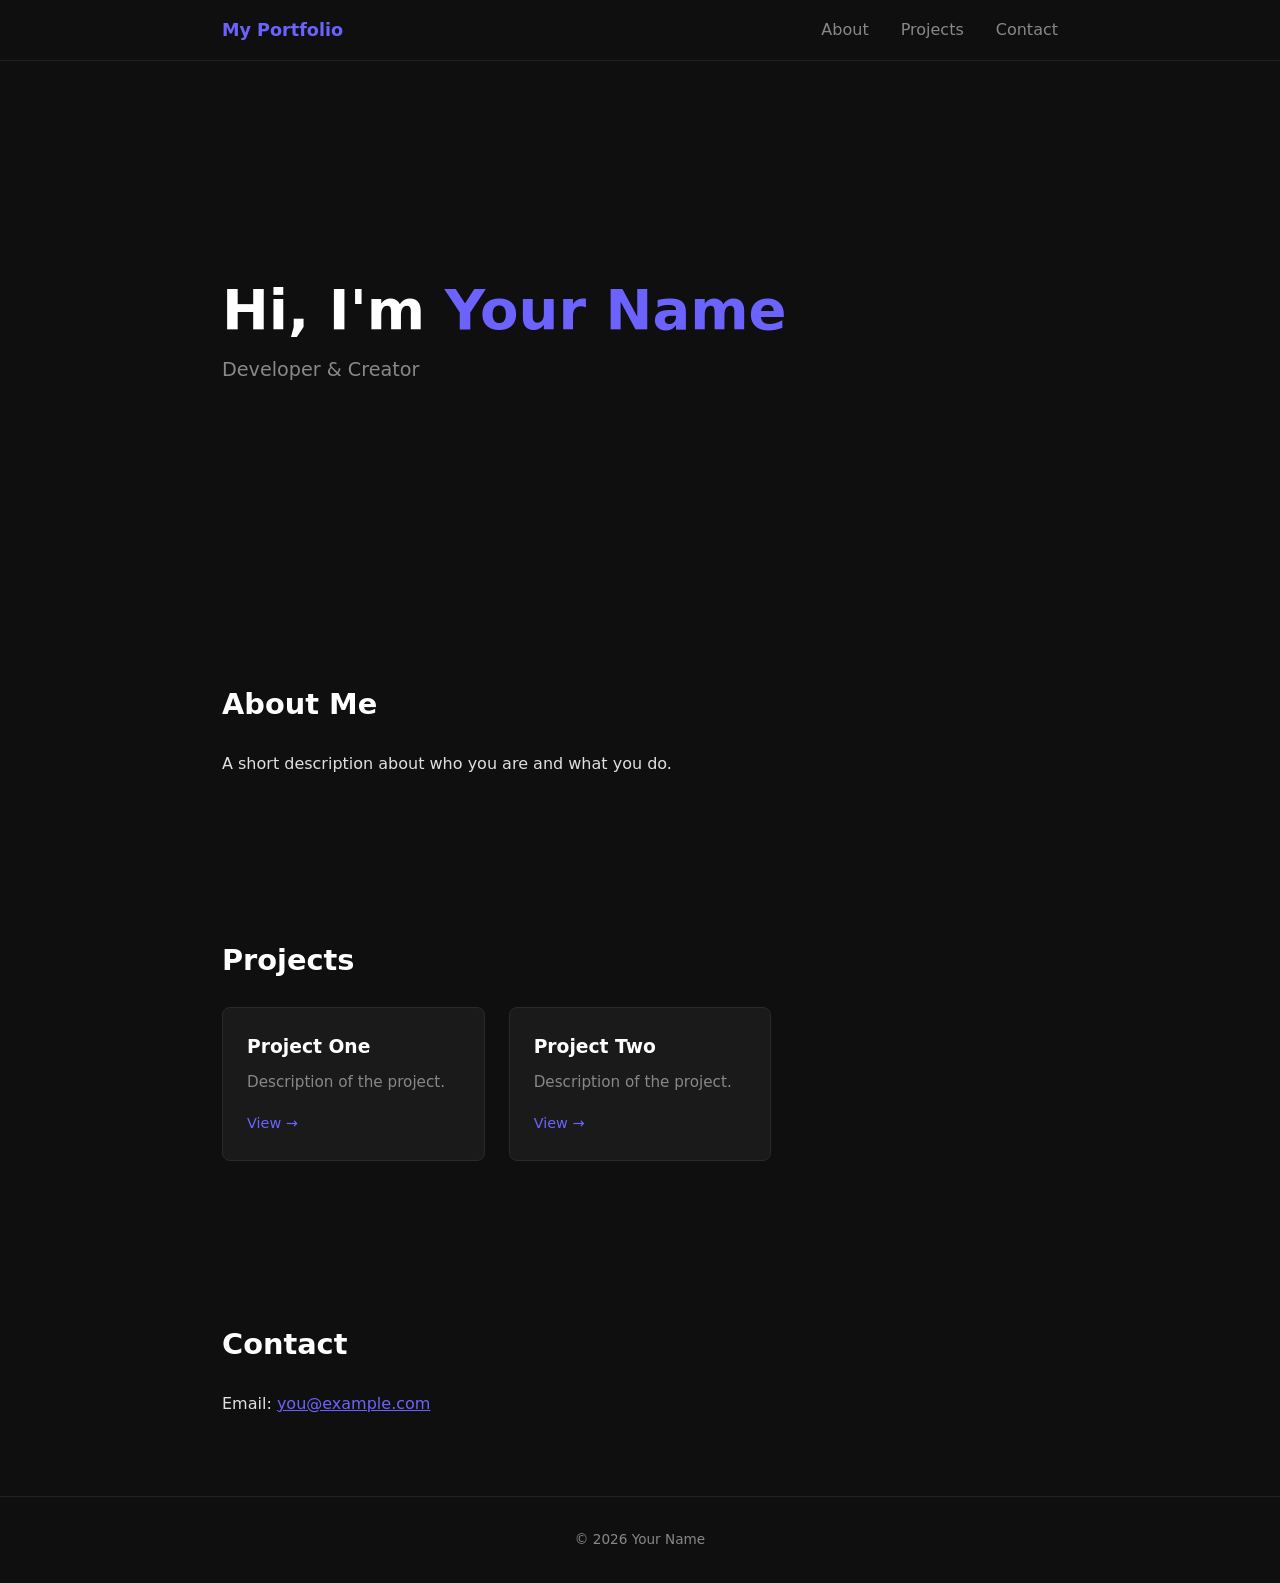
==== index.html @ d73e655b "Initial commit: portfolio project structure" ====
<!DOCTYPE html>
<html lang="en">
<head>
  <meta charset="UTF-8" />
  <meta name="viewport" content="width=device-width, initial-scale=1.0" />
  <title>My Portfolio</title>
  <link rel="stylesheet" href="css/style.css" />
</head>
<body>
  <header>
    <nav>
      <span class="logo">My Portfolio</span>
      <ul>
        <li><a href="#about">About</a></li>
        <li><a href="#projects">Projects</a></li>
        <li><a href="#contact">Contact</a></li>
      </ul>
    </nav>
  </header>

  <main>
    <section id="hero">
      <h1>Hi, I'm <span class="highlight">Your Name</span></h1>
      <p>Developer & Creator</p>
    </section>

    <section id="about">
      <h2>About Me</h2>
      <p>A short description about who you are and what you do.</p>
    </section>

    <section id="projects">
      <h2>Projects</h2>
      <div class="project-grid">
        <div class="project-card">
          <h3>Project One</h3>
          <p>Description of the project.</p>
          <a href="#">View →</a>
        </div>
        <div class="project-card">
          <h3>Project Two</h3>
          <p>Description of the project.</p>
          <a href="#">View →</a>
        </div>
      </div>
    </section>

    <section id="contact">
      <h2>Contact</h2>
      <p>Email: <a href="mailto:you@example.com">you@example.com</a></p>
    </section>
  </main>

  <footer>
    <p>&copy; 2026 Your Name</p>
  </footer>

  <script src="js/main.js"></script>
</body>
</html>
---- css/style.css ----
*, *::before, *::after {
  box-sizing: border-box;
  margin: 0;
  padding: 0;
}

:root {
  --color-bg: #0f0f0f;
  --color-surface: #1a1a1a;
  --color-accent: #6c63ff;
  --color-text: #e0e0e0;
  --color-muted: #888;
  --font: 'Segoe UI', system-ui, sans-serif;
}

body {
  background: var(--color-bg);
  color: var(--color-text);
  font-family: var(--font);
  line-height: 1.6;
}

/* Nav */
header {
  position: sticky;
  top: 0;
  background: var(--color-bg);
  border-bottom: 1px solid #222;
  z-index: 100;
}

nav {
  max-width: 900px;
  margin: 0 auto;
  padding: 1rem 2rem;
  display: flex;
  justify-content: space-between;
  align-items: center;
}

.logo {
  font-weight: 700;
  font-size: 1.1rem;
  color: var(--color-accent);
}

nav ul {
  list-style: none;
  display: flex;
  gap: 2rem;
}

nav a {
  color: var(--color-muted);
  text-decoration: none;
  transition: color 0.2s;
}

nav a:hover {
  color: var(--color-text);
}

/* Sections */
main {
  max-width: 900px;
  margin: 0 auto;
  padding: 0 2rem;
}

section {
  padding: 5rem 0;
}

h2 {
  font-size: 1.8rem;
  margin-bottom: 1.5rem;
  color: #fff;
}

/* Hero */
#hero {
  min-height: 60vh;
  display: flex;
  flex-direction: column;
  justify-content: center;
}

#hero h1 {
  font-size: clamp(2rem, 5vw, 3.5rem);
  line-height: 1.2;
  color: #fff;
}

#hero p {
  margin-top: 0.75rem;
  font-size: 1.2rem;
  color: var(--color-muted);
}

.highlight {
  color: var(--color-accent);
}

/* Projects */
.project-grid {
  display: grid;
  grid-template-columns: repeat(auto-fill, minmax(260px, 1fr));
  gap: 1.5rem;
}

.project-card {
  background: var(--color-surface);
  border: 1px solid #2a2a2a;
  border-radius: 8px;
  padding: 1.5rem;
  transition: border-color 0.2s;
}

.project-card:hover {
  border-color: var(--color-accent);
}

.project-card h3 {
  margin-bottom: 0.5rem;
  color: #fff;
}

.project-card p {
  color: var(--color-muted);
  margin-bottom: 1rem;
  font-size: 0.95rem;
}

.project-card a {
  color: var(--color-accent);
  text-decoration: none;
  font-size: 0.9rem;
}

/* Contact */
#contact a {
  color: var(--color-accent);
}

/* Footer */
footer {
  text-align: center;
  padding: 2rem;
  color: var(--color-muted);
  font-size: 0.85rem;
  border-top: 1px solid #222;
}
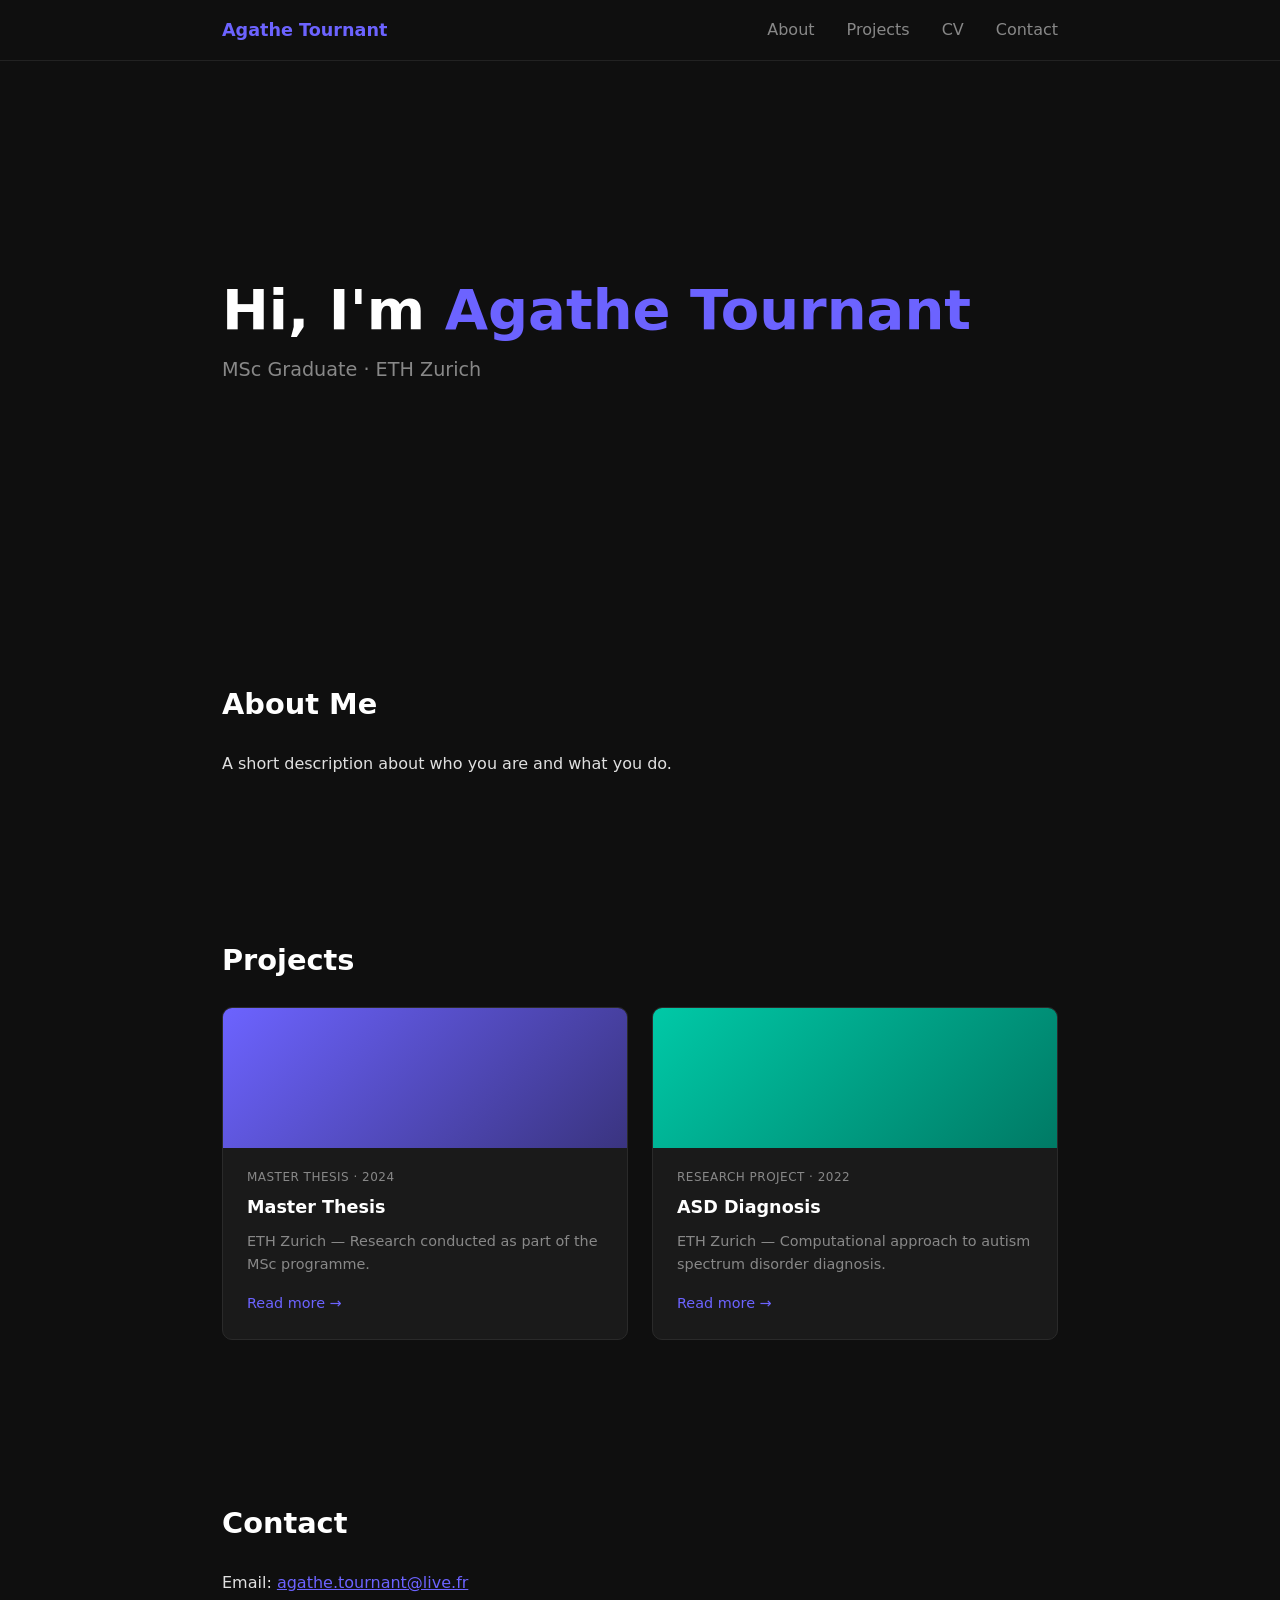
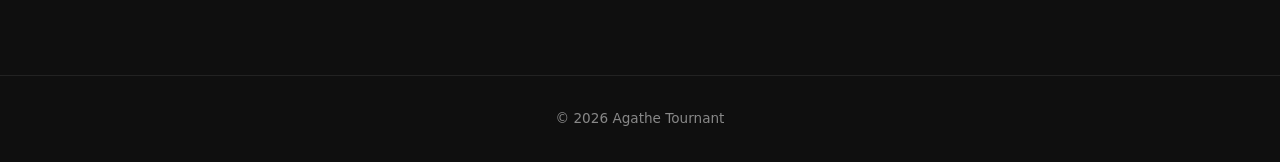
==== commit 336d651a: "Add project pages, CV page, and integrate data files - Update landing page cards with real titles an" ====
--- a/index.html
+++ b/index.html
@@ -3,16 +3,17 @@
 <head>
   <meta charset="UTF-8" />
   <meta name="viewport" content="width=device-width, initial-scale=1.0" />
-  <title>My Portfolio</title>
+  <title>Agathe Tournant — Portfolio</title>
   <link rel="stylesheet" href="css/style.css" />
 </head>
 <body>
   <header>
     <nav>
-      <span class="logo">My Portfolio</span>
+      <span class="logo">Agathe Tournant</span>
       <ul>
         <li><a href="#about">About</a></li>
         <li><a href="#projects">Projects</a></li>
+        <li><a href="cv.html">CV</a></li>
         <li><a href="#contact">Contact</a></li>
       </ul>
     </nav>
@@ -20,8 +21,8 @@
 
   <main>
     <section id="hero">
-      <h1>Hi, I'm <span class="highlight">Your Name</span></h1>
-      <p>Developer & Creator</p>
+      <h1>Hi, I'm <span class="highlight">Agathe Tournant</span></h1>
+      <p>MSc Graduate · ETH Zurich</p>
     </section>
 
     <section id="about">
@@ -32,27 +33,35 @@
     <section id="projects">
       <h2>Projects</h2>
       <div class="project-grid">
-        <div class="project-card">
-          <h3>Project One</h3>
-          <p>Description of the project.</p>
-          <a href="#">View →</a>
-        </div>
-        <div class="project-card">
-          <h3>Project Two</h3>
-          <p>Description of the project.</p>
-          <a href="#">View →</a>
-        </div>
+        <a class="project-card" href="projects/master-thesis.html">
+          <div class="project-card__thumb project-card__thumb--thesis"></div>
+          <div class="project-card__body">
+            <span class="project-card__tag">Master Thesis · 2024</span>
+            <h3>Master Thesis</h3>
+            <p>ETH Zurich — Research conducted as part of the MSc programme.</p>
+            <span class="project-card__cta">Read more →</span>
+          </div>
+        </a>
+        <a class="project-card" href="projects/asd-diagnosis.html">
+          <div class="project-card__thumb project-card__thumb--asd"></div>
+          <div class="project-card__body">
+            <span class="project-card__tag">Research Project · 2022</span>
+            <h3>ASD Diagnosis</h3>
+            <p>ETH Zurich — Computational approach to autism spectrum disorder diagnosis.</p>
+            <span class="project-card__cta">Read more →</span>
+          </div>
+        </a>
       </div>
     </section>
 
     <section id="contact">
       <h2>Contact</h2>
-      <p>Email: <a href="mailto:you@example.com">you@example.com</a></p>
+      <p>Email: <a href="mailto:agathe.tournant@live.fr">agathe.tournant@live.fr</a></p>
     </section>
   </main>
 
   <footer>
-    <p>&copy; 2026 Your Name</p>
+    <p>&copy; 2026 Agathe Tournant</p>
   </footer>
 
   <script src="js/main.js"></script>
--- a/css/style.css
+++ b/css/style.css
@@ -42,6 +42,11 @@
   font-weight: 700;
   font-size: 1.1rem;
   color: var(--color-accent);
+  text-decoration: none;
+}
+
+.nav-active {
+  color: var(--color-text) !important;
 }
 
 nav ul {
@@ -104,37 +109,153 @@
 /* Projects */
 .project-grid {
   display: grid;
-  grid-template-columns: repeat(auto-fill, minmax(260px, 1fr));
+  grid-template-columns: repeat(auto-fill, minmax(280px, 1fr));
   gap: 1.5rem;
 }
 
 .project-card {
   background: var(--color-surface);
   border: 1px solid #2a2a2a;
-  border-radius: 8px;
-  padding: 1.5rem;
-  transition: border-color 0.2s;
+  border-radius: 10px;
+  overflow: hidden;
+  text-decoration: none;
+  color: inherit;
+  display: flex;
+  flex-direction: column;
+  transition: border-color 0.2s, transform 0.2s;
 }
 
 .project-card:hover {
   border-color: var(--color-accent);
+  transform: translateY(-3px);
+}
+
+.project-card__thumb {
+  height: 140px;
+}
+
+.project-card__thumb--thesis {
+  background: linear-gradient(135deg, #6c63ff 0%, #3a3480 100%);
+}
+
+.project-card__thumb--asd {
+  background: linear-gradient(135deg, #00c9a7 0%, #007a65 100%);
+}
+
+.project-card__body {
+  padding: 1.25rem 1.5rem 1.5rem;
+  display: flex;
+  flex-direction: column;
+  flex: 1;
+}
+
+.project-card__tag {
+  font-size: 0.75rem;
+  color: var(--color-muted);
+  letter-spacing: 0.04em;
+  text-transform: uppercase;
+  margin-bottom: 0.4rem;
 }
 
 .project-card h3 {
   margin-bottom: 0.5rem;
   color: #fff;
+  font-size: 1.1rem;
 }
 
 .project-card p {
   color: var(--color-muted);
   margin-bottom: 1rem;
-  font-size: 0.95rem;
-}
-
-.project-card a {
-  color: var(--color-accent);
-  text-decoration: none;
-  font-size: 0.9rem;
+  font-size: 0.9rem;
+  flex: 1;
+}
+
+.project-card__cta {
+  color: var(--color-accent);
+  font-size: 0.9rem;
+  font-weight: 500;
+}
+
+/* Project detail page */
+.project-page {
+  max-width: 900px;
+  margin: 0 auto;
+  padding: 2rem 2rem 4rem;
+}
+
+.back-link {
+  margin-bottom: 2rem;
+}
+
+.back-link a {
+  color: var(--color-muted);
+  text-decoration: none;
+  font-size: 0.9rem;
+  transition: color 0.2s;
+}
+
+.back-link a:hover {
+  color: var(--color-text);
+}
+
+.project-page__header {
+  border-radius: 12px;
+  padding: 3rem 2.5rem;
+  margin-bottom: 2rem;
+}
+
+.project-page__header--thesis {
+  background: linear-gradient(135deg, #6c63ff 0%, #3a3480 100%);
+}
+
+.project-page__header--asd {
+  background: linear-gradient(135deg, #00c9a7 0%, #007a65 100%);
+}
+
+.project-page__header--cv {
+  background: linear-gradient(135deg, #f59e0b 0%, #b45309 100%);
+}
+
+.project-page__header-content h1 {
+  font-size: clamp(1.6rem, 4vw, 2.4rem);
+  color: #fff;
+  margin: 0.4rem 0 0.6rem;
+}
+
+.project-page__header-content p {
+  color: rgba(255,255,255,0.75);
+  margin-bottom: 1.5rem;
+}
+
+.btn {
+  display: inline-block;
+  padding: 0.55rem 1.25rem;
+  background: rgba(255,255,255,0.15);
+  color: #fff;
+  border-radius: 6px;
+  text-decoration: none;
+  font-size: 0.9rem;
+  font-weight: 500;
+  backdrop-filter: blur(4px);
+  transition: background 0.2s;
+}
+
+.btn:hover {
+  background: rgba(255,255,255,0.25);
+}
+
+/* PDF viewer */
+.pdf-viewer {
+  border-radius: 8px;
+  overflow: hidden;
+  border: 1px solid #2a2a2a;
+}
+
+.pdf-viewer iframe {
+  display: block;
+  width: 100%;
+  height: 80vh;
+  border: none;
 }
 
 /* Contact */
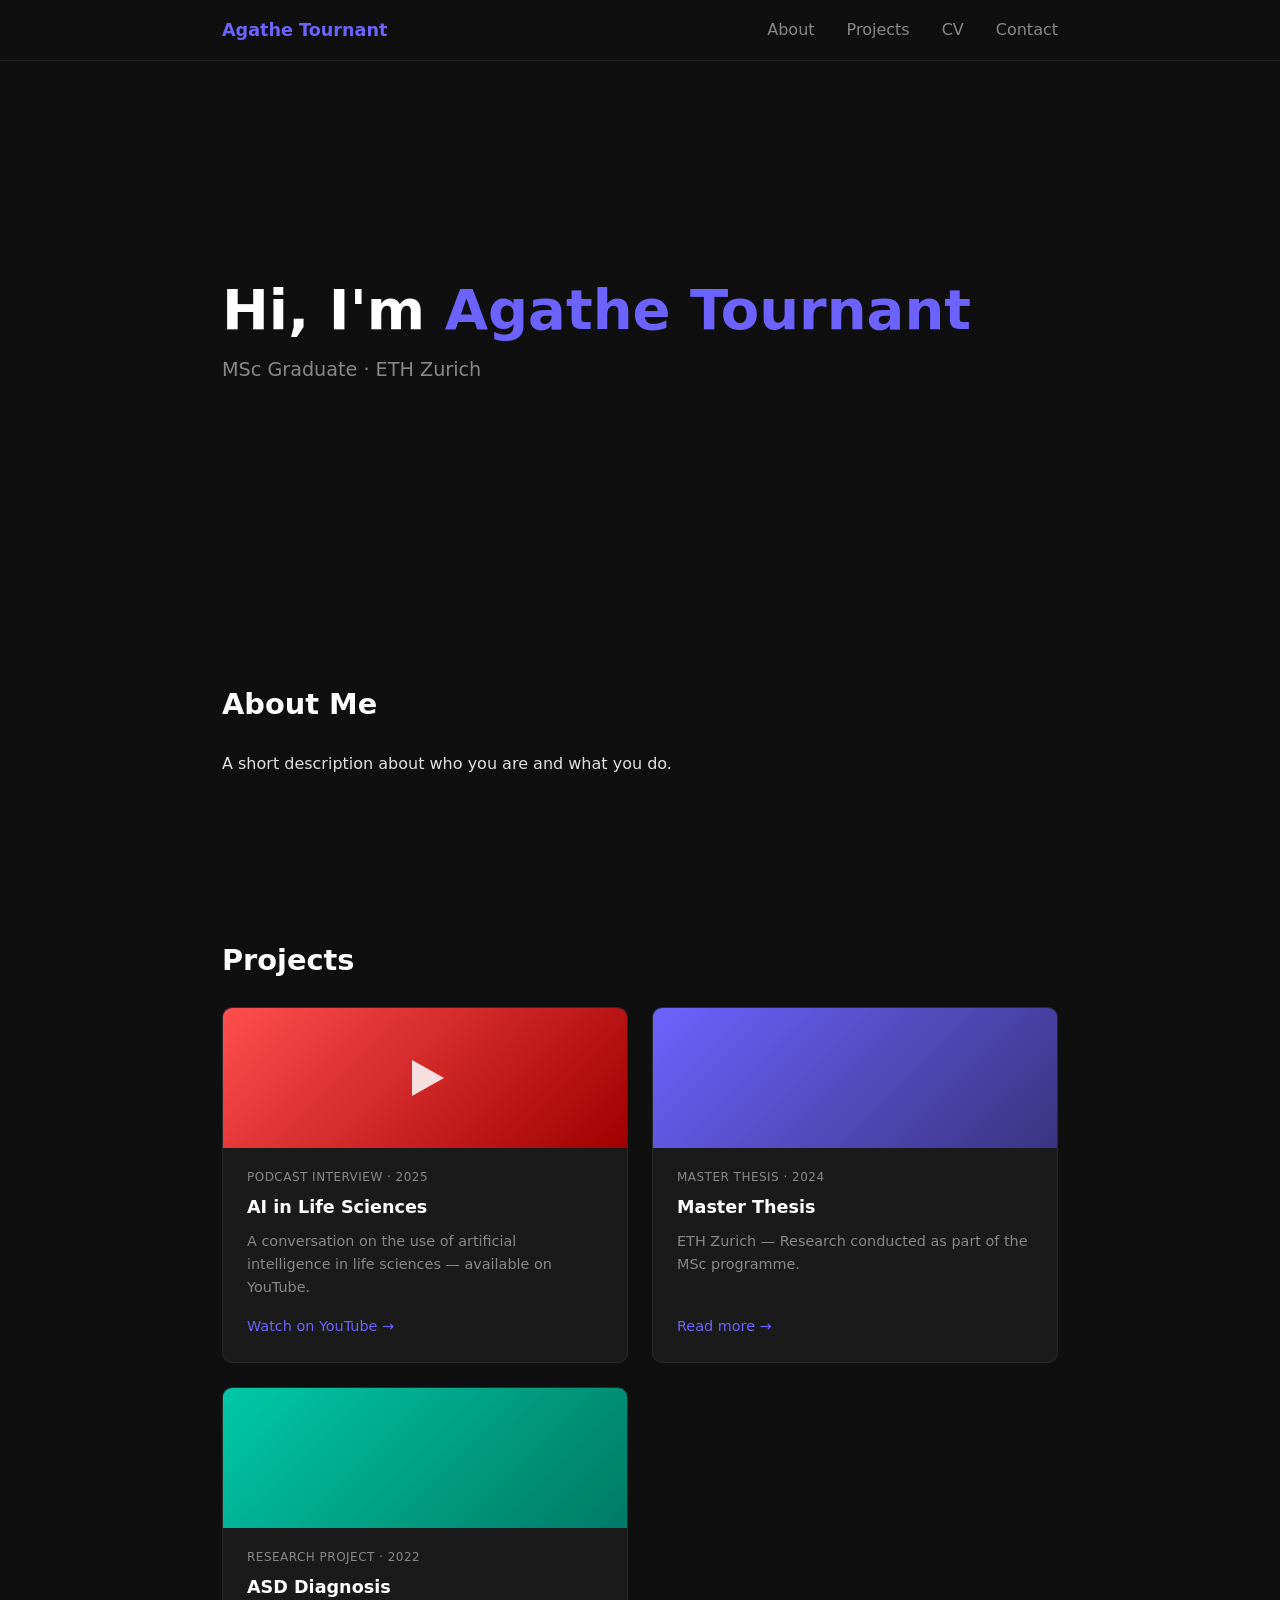
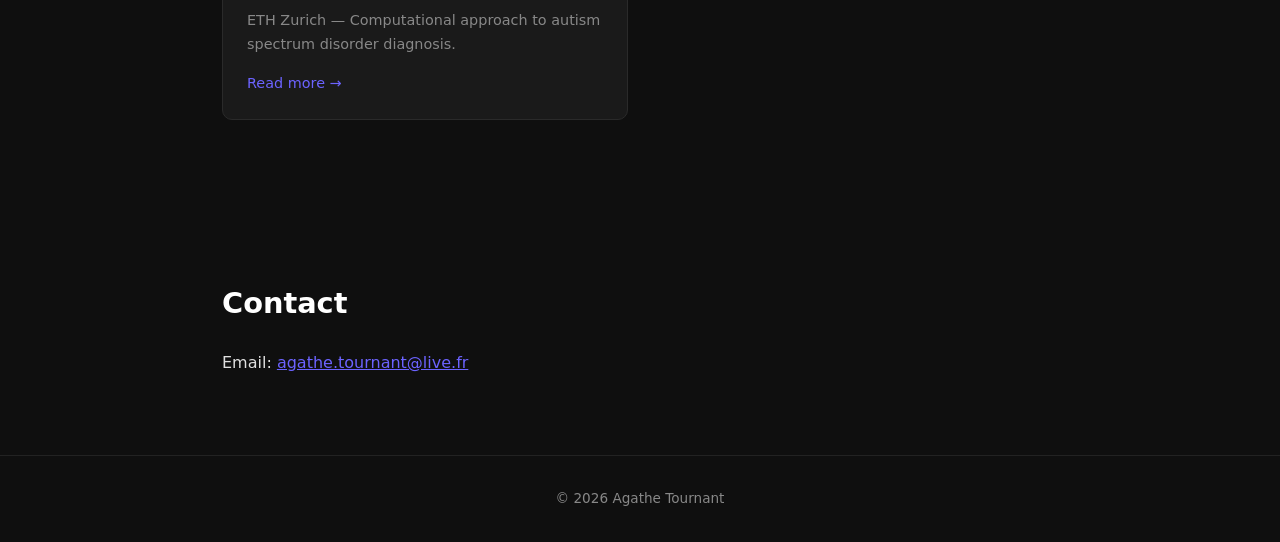
==== commit 048aa4cd: "Add podcast interview card to Projects section" ====
--- a/index.html
+++ b/index.html
@@ -33,6 +33,15 @@
     <section id="projects">
       <h2>Projects</h2>
       <div class="project-grid">
+        <a class="project-card" href="https://www.youtube.com/watch?v=sHBCklu6tkU" target="_blank" rel="noopener noreferrer">
+          <div class="project-card__thumb project-card__thumb--podcast"></div>
+          <div class="project-card__body">
+            <span class="project-card__tag">Podcast Interview · 2025</span>
+            <h3>AI in Life Sciences</h3>
+            <p>A conversation on the use of artificial intelligence in life sciences — available on YouTube.</p>
+            <span class="project-card__cta">Watch on YouTube →</span>
+          </div>
+        </a>
         <a class="project-card" href="projects/master-thesis.html">
           <div class="project-card__thumb project-card__thumb--thesis"></div>
           <div class="project-card__body">
--- a/css/style.css
+++ b/css/style.css
@@ -134,6 +134,23 @@
   height: 140px;
 }
 
+.project-card__thumb--podcast {
+  background: linear-gradient(135deg, #ff4e4e 0%, #a00000 100%);
+  display: flex;
+  align-items: center;
+  justify-content: center;
+}
+
+.project-card__thumb--podcast::after {
+  content: '';
+  width: 0;
+  height: 0;
+  border-style: solid;
+  border-width: 18px 0 18px 32px;
+  border-color: transparent transparent transparent rgba(255,255,255,0.85);
+  margin-left: 6px;
+}
+
 .project-card__thumb--thesis {
   background: linear-gradient(135deg, #6c63ff 0%, #3a3480 100%);
 }
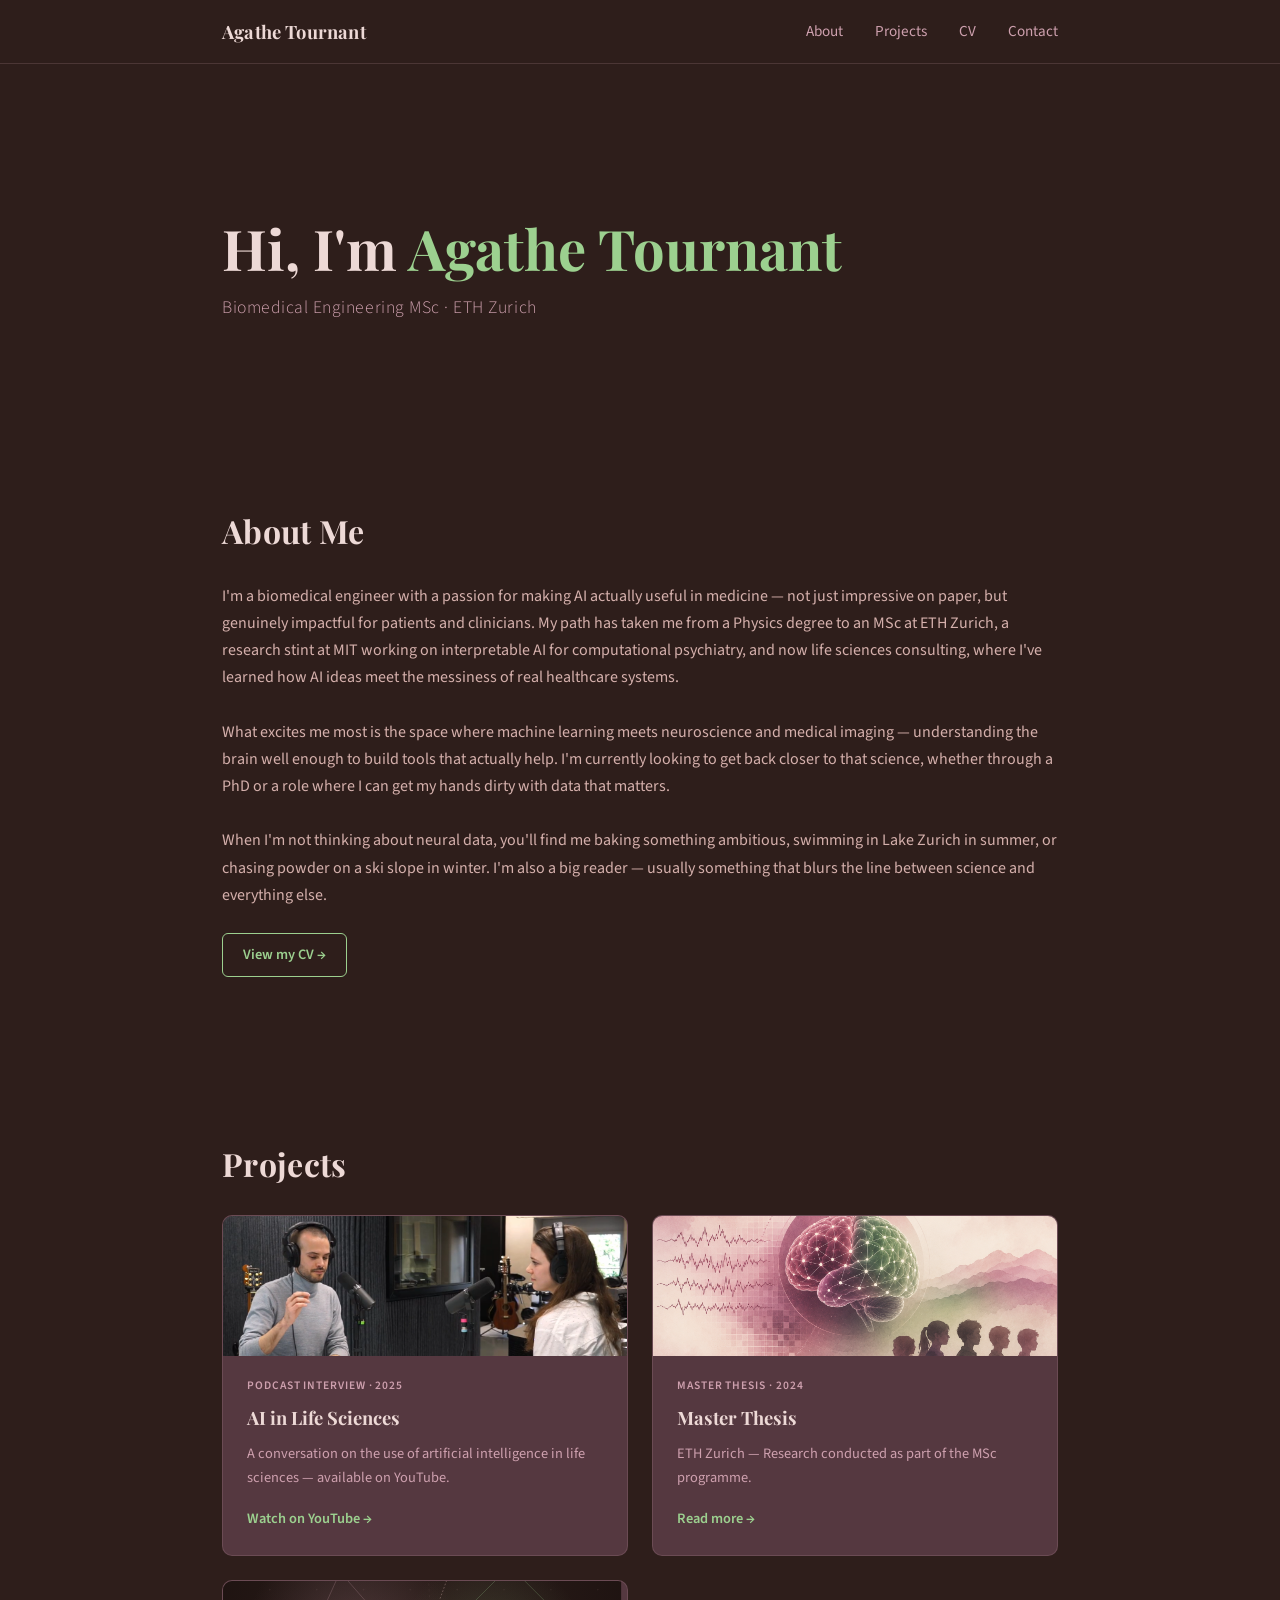
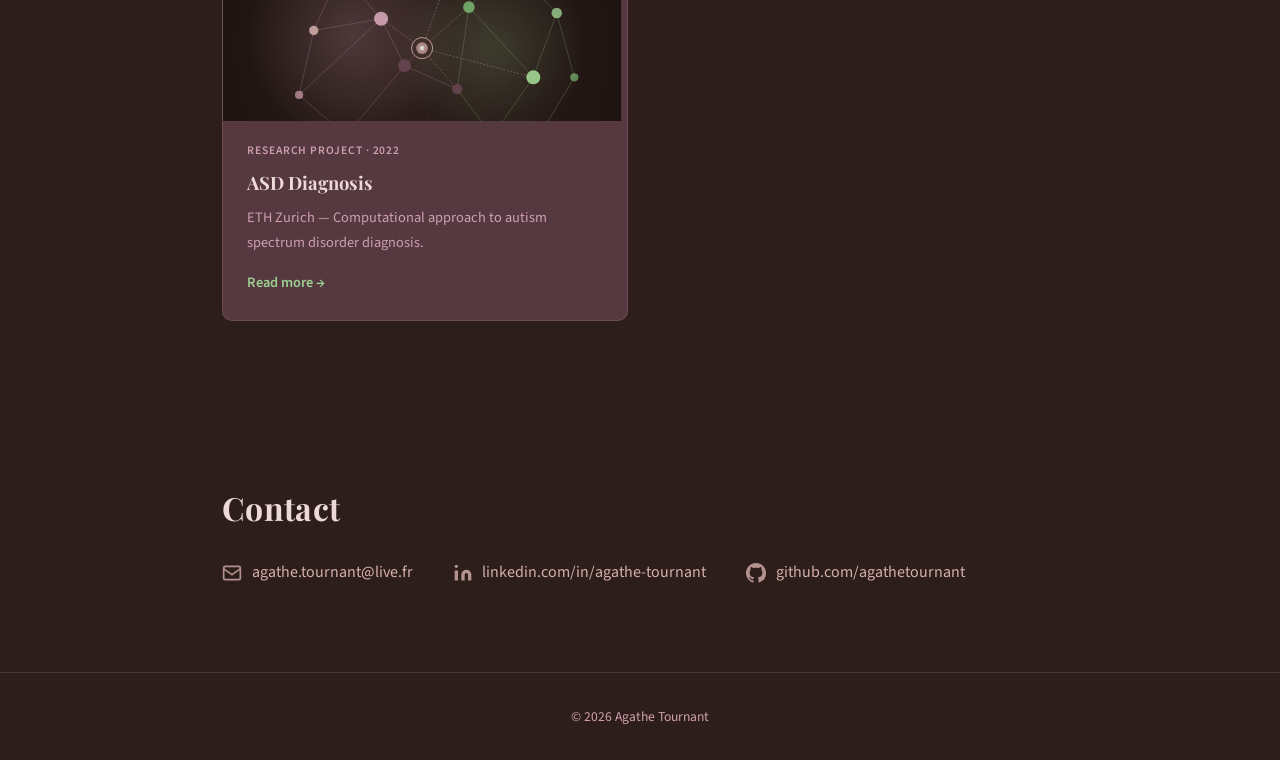
==== commit 05422885: "Polish landing page: images, contact icons, layout and colour tweaks - Use project images as card th" ====
--- a/index.html
+++ b/index.html
@@ -22,12 +22,15 @@
   <main>
     <section id="hero">
       <h1>Hi, I'm <span class="highlight">Agathe Tournant</span></h1>
-      <p>MSc Graduate · ETH Zurich</p>
+      <p>Biomedical Engineering MSc · ETH Zurich</p>
     </section>
 
     <section id="about">
       <h2>About Me</h2>
-      <p>A short description about who you are and what you do.</p>
+      <p>I'm a biomedical engineer with a passion for making AI actually useful in medicine — not just impressive on paper, but genuinely impactful for patients and clinicians. My path has taken me from a Physics degree to an MSc at ETH Zurich, a research stint at MIT working on interpretable AI for computational psychiatry, and now life sciences consulting, where I've learned how AI ideas meet the messiness of real healthcare systems.<br><br>
+        What excites me most is the space where machine learning meets neuroscience and medical imaging — understanding the brain well enough to build tools that actually help. I'm currently looking to get back closer to that science, whether through a PhD or a role where I can get my hands dirty with data that matters. 
+        <br><br>When I'm not thinking about neural data, you'll find me baking something ambitious, swimming in Lake Zurich in summer, or chasing powder on a ski slope in winter. I'm also a big reader — usually something that blurs the line between science and everything else.</p>
+      <a class="btn-outline" href="cv.html">View my CV →</a>
     </section>
 
     <section id="projects">
@@ -65,7 +68,26 @@
 
     <section id="contact">
       <h2>Contact</h2>
-      <p>Email: <a href="mailto:agathe.tournant@live.fr">agathe.tournant@live.fr</a></p>
+      <ul class="contact-list">
+        <li>
+          <a href="mailto:agathe.tournant@live.fr" class="contact-link">
+            <svg xmlns="http://www.w3.org/2000/svg" width="20" height="20" viewBox="0 0 24 24" fill="none" stroke="currentColor" stroke-width="2" stroke-linecap="round" stroke-linejoin="round" aria-hidden="true"><rect x="2" y="4" width="20" height="16" rx="2"/><path d="M22 7l-10 7L2 7"/></svg>
+            agathe.tournant@live.fr
+          </a>
+        </li>
+        <li>
+          <a href="https://www.linkedin.com/in/agathe-tournant/" target="_blank" rel="noopener noreferrer" class="contact-link">
+            <svg xmlns="http://www.w3.org/2000/svg" width="20" height="20" viewBox="0 0 24 24" fill="currentColor" aria-hidden="true"><path d="M16 8a6 6 0 016 6v7h-4v-7a2 2 0 00-2-2 2 2 0 00-2 2v7h-4v-7a6 6 0 016-6z"/><rect x="2" y="9" width="4" height="12"/><circle cx="4" cy="4" r="2"/></svg>
+            linkedin.com/in/agathe-tournant
+          </a>
+        </li>
+        <li>
+          <a href="https://github.com/agathetournant" target="_blank" rel="noopener noreferrer" class="contact-link">
+            <svg xmlns="http://www.w3.org/2000/svg" width="20" height="20" viewBox="0 0 24 24" fill="currentColor" aria-hidden="true"><path d="M12 0C5.37 0 0 5.37 0 12c0 5.31 3.435 9.795 8.205 11.385.6.105.825-.255.825-.57 0-.285-.015-1.23-.015-2.235-3.015.555-3.795-.735-4.035-1.41-.135-.345-.72-1.41-1.23-1.695-.42-.225-1.02-.78-.015-.795.945-.015 1.62.87 1.845 1.23 1.08 1.815 2.805 1.305 3.495.99.105-.78.42-1.305.765-1.605-2.67-.3-5.46-1.335-5.46-5.925 0-1.305.465-2.385 1.23-3.225-.12-.3-.54-1.53.12-3.18 0 0 1.005-.315 3.3 1.23.96-.27 1.98-.405 3-.405s2.04.135 3 .405c2.295-1.56 3.3-1.23 3.3-1.23.66 1.65.24 2.88.12 3.18.765.84 1.23 1.905 1.23 3.225 0 4.605-2.805 5.625-5.475 5.925.435.375.81 1.095.81 2.22 0 1.605-.015 2.895-.015 3.3 0 .315.225.69.825.57A12.02 12.02 0 0024 12c0-6.63-5.37-12-12-12z"/></svg>
+            github.com/agathetournant
+          </a>
+        </li>
+      </ul>
     </section>
   </main>
 
--- a/css/style.css
+++ b/css/style.css
@@ -1,3 +1,5 @@
+@import url('https://fonts.googleapis.com/css2?family=Playfair+Display:ital,wght@0,400;0,700;1,400&family=Source+Sans+3:wght@300;400;600&display=swap');
+
 *, *::before, *::after {
   box-sizing: border-box;
   margin: 0;
@@ -5,19 +7,25 @@
 }
 
 :root {
-  --color-bg: #0f0f0f;
-  --color-surface: #1a1a1a;
-  --color-accent: #6c63ff;
-  --color-text: #e0e0e0;
-  --color-muted: #888;
-  --font: 'Segoe UI', system-ui, sans-serif;
+  --color-bg:      #2E1E1B;
+  --color-surface: #553840;
+  --color-border:  rgba(206, 160, 174, 0.18);
+  --color-accent:  #9CD08F;
+  --color-text:    #D5B0AC;
+  --color-muted:   #CEA0AE;
+  --color-heading: #EDD9D6;
+  --color-mauve:   #684551;
+
+  --font-heading: 'Playfair Display', Georgia, serif;
+  --font-body:    'Source Sans 3', 'Source Sans Pro', system-ui, sans-serif;
 }
 
 body {
   background: var(--color-bg);
   color: var(--color-text);
-  font-family: var(--font);
-  line-height: 1.6;
+  font-family: var(--font-body);
+  font-size: 1rem;
+  line-height: 1.7;
 }
 
 /* Nav */
@@ -25,7 +33,7 @@
   position: sticky;
   top: 0;
   background: var(--color-bg);
-  border-bottom: 1px solid #222;
+  border-bottom: 1px solid var(--color-border);
   z-index: 100;
 }
 
@@ -39,14 +47,16 @@
 }
 
 .logo {
+  font-family: var(--font-heading);
   font-weight: 700;
-  font-size: 1.1rem;
-  color: var(--color-accent);
-  text-decoration: none;
+  font-size: 1.15rem;
+  color: var(--color-heading);
+  text-decoration: none;
+  letter-spacing: 0.01em;
 }
 
 .nav-active {
-  color: var(--color-text) !important;
+  color: var(--color-heading) !important;
 }
 
 nav ul {
@@ -58,11 +68,12 @@
 nav a {
   color: var(--color-muted);
   text-decoration: none;
+  font-size: 0.95rem;
   transition: color 0.2s;
 }
 
 nav a:hover {
-  color: var(--color-text);
+  color: var(--color-heading);
 }
 
 /* Sections */
@@ -77,33 +88,60 @@
 }
 
 h2 {
-  font-size: 1.8rem;
+  font-family: var(--font-heading);
+  font-size: 2rem;
+  font-weight: 700;
+  color: var(--color-heading);
   margin-bottom: 1.5rem;
-  color: #fff;
+  letter-spacing: 0.01em;
 }
 
 /* Hero */
 #hero {
-  min-height: 60vh;
+  min-height: 40vh;
   display: flex;
   flex-direction: column;
   justify-content: center;
+  padding-bottom: 2rem;
 }
 
 #hero h1 {
+  font-family: var(--font-heading);
   font-size: clamp(2rem, 5vw, 3.5rem);
   line-height: 1.2;
-  color: #fff;
+  color: var(--color-heading);
+  font-weight: 700;
 }
 
 #hero p {
   margin-top: 0.75rem;
-  font-size: 1.2rem;
-  color: var(--color-muted);
+  font-size: 1.1rem;
+  color: var(--color-muted);
+  font-weight: 300;
+  letter-spacing: 0.03em;
 }
 
 .highlight {
   color: var(--color-accent);
+}
+
+/* Outline button (used in About section) */
+.btn-outline {
+  display: inline-block;
+  margin-top: 1.5rem;
+  padding: 0.55rem 1.25rem;
+  border: 1.5px solid var(--color-accent);
+  color: var(--color-accent);
+  border-radius: 6px;
+  text-decoration: none;
+  font-size: 0.9rem;
+  font-weight: 600;
+  transition: background 0.2s, color 0.2s;
+}
+
+.btn-outline:hover {
+  background: var(--color-accent);
+  color: var(--color-bg);
 }
 
 /* Projects */
@@ -115,7 +153,7 @@
 
 .project-card {
   background: var(--color-surface);
-  border: 1px solid #2a2a2a;
+  border: 1px solid var(--color-border);
   border-radius: 10px;
   overflow: hidden;
   text-decoration: none;
@@ -135,28 +173,15 @@
 }
 
 .project-card__thumb--podcast {
-  background: linear-gradient(135deg, #ff4e4e 0%, #a00000 100%);
-  display: flex;
-  align-items: center;
-  justify-content: center;
-}
-
-.project-card__thumb--podcast::after {
-  content: '';
-  width: 0;
-  height: 0;
-  border-style: solid;
-  border-width: 18px 0 18px 32px;
-  border-color: transparent transparent transparent rgba(255,255,255,0.85);
-  margin-left: 6px;
+  background: url('../data/podcast_image.png') center / cover no-repeat;
 }
 
 .project-card__thumb--thesis {
-  background: linear-gradient(135deg, #6c63ff 0%, #3a3480 100%);
+  background: url('../data/master_thesis_image.png') center / cover no-repeat;
 }
 
 .project-card__thumb--asd {
-  background: linear-gradient(135deg, #00c9a7 0%, #007a65 100%);
+  background: url('../data/asd_project_thumbnail.svg') center / cover no-repeat;
 }
 
 .project-card__body {
@@ -167,17 +192,19 @@
 }
 
 .project-card__tag {
-  font-size: 0.75rem;
-  color: var(--color-muted);
-  letter-spacing: 0.04em;
+  font-size: 0.72rem;
+  color: var(--color-muted);
+  letter-spacing: 0.08em;
   text-transform: uppercase;
   margin-bottom: 0.4rem;
+  font-weight: 600;
 }
 
 .project-card h3 {
+  font-family: var(--font-heading);
   margin-bottom: 0.5rem;
-  color: #fff;
-  font-size: 1.1rem;
+  color: var(--color-heading);
+  font-size: 1.15rem;
 }
 
 .project-card p {
@@ -190,7 +217,7 @@
 .project-card__cta {
   color: var(--color-accent);
   font-size: 0.9rem;
-  font-weight: 500;
+  font-weight: 600;
 }
 
 /* Project detail page */
@@ -212,7 +239,7 @@
 }
 
 .back-link a:hover {
-  color: var(--color-text);
+  color: var(--color-heading);
 }
 
 .project-page__header {
@@ -222,25 +249,31 @@
 }
 
 .project-page__header--thesis {
-  background: linear-gradient(135deg, #6c63ff 0%, #3a3480 100%);
+  background: linear-gradient(135deg, #CEA0AE 0%, #684551 100%);
 }
 
 .project-page__header--asd {
-  background: linear-gradient(135deg, #00c9a7 0%, #007a65 100%);
+  background: linear-gradient(135deg, #9CD08F 0%, #4a7a45 100%);
 }
 
 .project-page__header--cv {
-  background: linear-gradient(135deg, #f59e0b 0%, #b45309 100%);
+  background: linear-gradient(135deg, #D5B0AC 0%, #684551 100%);
+}
+
+.project-page__header-content .project-card__tag {
+  color: rgba(255,255,255,0.7);
 }
 
 .project-page__header-content h1 {
+  font-family: var(--font-heading);
   font-size: clamp(1.6rem, 4vw, 2.4rem);
   color: #fff;
   margin: 0.4rem 0 0.6rem;
+  font-weight: 700;
 }
 
 .project-page__header-content p {
-  color: rgba(255,255,255,0.75);
+  color: rgba(255,255,255,0.78);
   margin-bottom: 1.5rem;
 }
 
@@ -252,7 +285,7 @@
   border-radius: 6px;
   text-decoration: none;
   font-size: 0.9rem;
-  font-weight: 500;
+  font-weight: 600;
   backdrop-filter: blur(4px);
   transition: background 0.2s;
 }
@@ -265,7 +298,7 @@
 .pdf-viewer {
   border-radius: 8px;
   overflow: hidden;
-  border: 1px solid #2a2a2a;
+  border: 1px solid var(--color-border);
 }
 
 .pdf-viewer iframe {
@@ -276,8 +309,30 @@
 }
 
 /* Contact */
-#contact a {
+.contact-list {
+  list-style: none;
+  display: flex;
+  flex-direction: row;
+  gap: 2.5rem;
+  flex-wrap: wrap;
+}
+
+.contact-link {
+  display: inline-flex;
+  align-items: center;
+  gap: 0.6rem;
+  color: var(--color-text);
+  text-decoration: none;
+  transition: color 0.2s;
+}
+
+.contact-link:hover {
   color: var(--color-accent);
+}
+
+.contact-link svg {
+  flex-shrink: 0;
+  opacity: 0.8;
 }
 
 /* Footer */
@@ -286,5 +341,5 @@
   padding: 2rem;
   color: var(--color-muted);
   font-size: 0.85rem;
-  border-top: 1px solid #222;
-}
+  border-top: 1px solid var(--color-border);
+}
